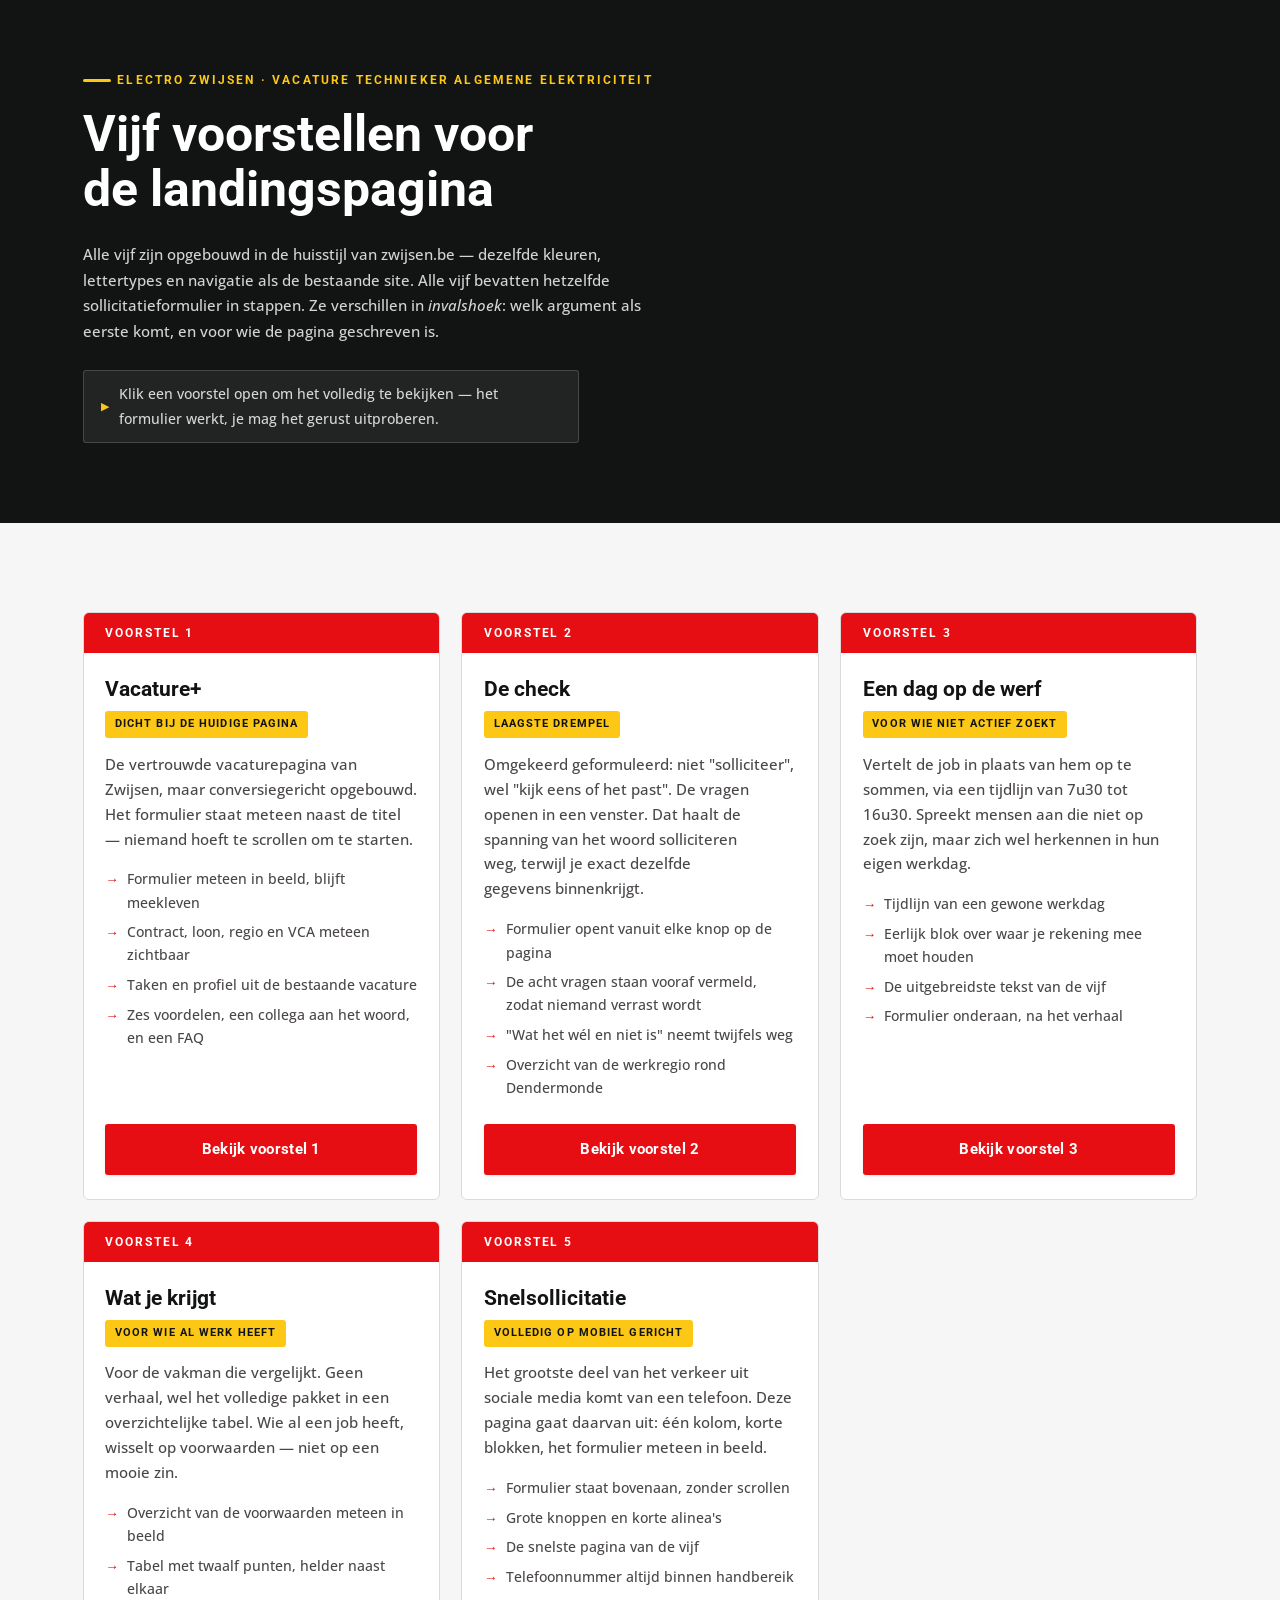
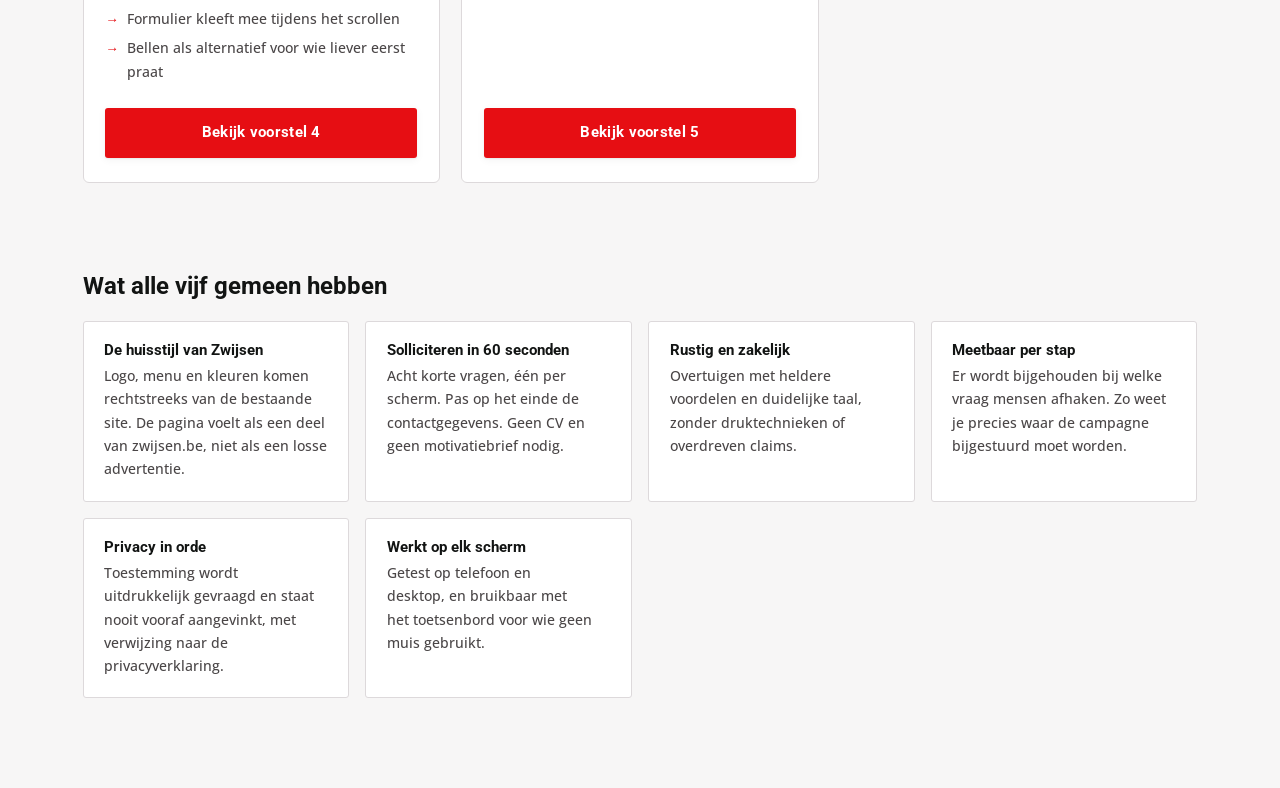
==== index.html @ 97d371a3 "Vijf voorstellen landingspagina vacature Electro Zwijsen Vijf conversiegerichte landingspagina's in " ====
<!doctype html>
<html lang="nl">
<head>
<meta charset="utf-8">
<meta name="viewport" content="width=device-width, initial-scale=1">
<title>Electro Zwijsen — voorstellen landingspagina vacature technieker</title>
<meta name="robots" content="noindex, nofollow">
<link rel="preconnect" href="https://fonts.googleapis.com">
<link rel="preconnect" href="https://fonts.gstatic.com" crossorigin>
<link href="https://fonts.googleapis.com/css2?family=Open+Sans:wght@400;500;600;700&family=Roboto:wght@400;500;700;900&display=swap" rel="stylesheet">
<link rel="stylesheet" href="assets/zwijsen.css">
<link rel="icon" href="https://zwijsen.be/wp-content/uploads/2022/05/cropped-PNG-LOGOTIPO-ELECTRO-ZWIJSEN-19-32x32.png">
<style>
  body { background: var(--zw-grey-50); }

  .top { background: var(--zw-ink); color: var(--zw-grey); padding: clamp(2.5rem,6vw,4rem) 0; }
  .top h1 { color: var(--zw-white); max-width: 20ch; }
  .top p { max-width: 62ch; color: rgba(255,255,255,.82); }
  .top .zw-eyebrow { color: var(--zw-yellow); }
  .top__hint {
    display: inline-flex; align-items: center; gap: .6rem;
    margin-top: .5rem; padding: .7rem 1.1rem;
    background: rgba(255,255,255,.07);
    border: 1px solid rgba(255,255,255,.16);
    border-radius: var(--zw-radius);
    font-size: 14px; color: rgba(255,255,255,.9);
  }
  .top__hint::before { content: "▶"; color: var(--zw-yellow); font-size: 11px; }

  .grid { display: grid; gap: 1.35rem; grid-template-columns: repeat(auto-fit, minmax(320px, 1fr)); }
  .item {
    background: var(--zw-white); border: 1px solid var(--zw-line);
    border-radius: var(--zw-radius-card); overflow: hidden;
    display: flex; flex-direction: column;
    transition: transform .2s var(--zw-ease), box-shadow .2s var(--zw-ease);
  }
  .item:hover { transform: translateY(-4px); box-shadow: var(--zw-shadow-md); }
  .item__num {
    font-family: var(--zw-font-head); font-size: 12px; font-weight: 700;
    letter-spacing: .16em; text-transform: uppercase;
    background: var(--zw-red); color: var(--zw-white);
    padding: .6rem 1.35rem;
  }
  .item__body { padding: 1.5rem 1.35rem; flex: 1; }
  .item__body h2 { font-size: 1.3rem; font-weight: 700; margin-bottom: .5rem; }
  .item__body .who {
    display: inline-block; font-family: var(--zw-font-head);
    font-size: 11px; font-weight: 700; letter-spacing: .1em; text-transform: uppercase;
    background: var(--zw-yellow); color: var(--zw-ink);
    border-radius: 3px; padding: .25rem .6rem; margin-bottom: .9rem;
  }
  .item__body p { font-size: 14.5px; color: var(--zw-grey-700); margin-bottom: 1rem; }
  .item__body ul { list-style: none; margin: 0; padding: 0; display: grid; gap: .4rem; font-size: 13.5px; }
  .item__body li { padding-left: 1.35rem; position: relative; color: var(--zw-grey-700); }
  .item__body li::before { content: "→"; position: absolute; left: 0; color: var(--zw-red); font-weight: 700; }
  .item__foot { padding: 0 1.35rem 1.5rem; }

  .shared { display: grid; gap: 1rem; grid-template-columns: repeat(auto-fit, minmax(240px,1fr)); }
  .shared div { background: var(--zw-white); border: 1px solid var(--zw-line); border-radius: var(--zw-radius); padding: 1.2rem 1.3rem; }
  .shared h3 { font-size: .95rem; font-weight: 700; margin-bottom: .35rem; }
  .shared p { font-size: 13.5px; color: var(--zw-grey-700); margin: 0; }
</style>
</head>
<body>

<section class="top">
  <div class="zw-container">
    <span class="zw-eyebrow">Electro Zwijsen · vacature technieker algemene elektriciteit</span>
    <h1>Vijf voorstellen voor de landingspagina</h1>
    <p>
      Alle vijf zijn opgebouwd in de huisstijl van zwijsen.be — dezelfde kleuren,
      lettertypes en navigatie als de bestaande site. Alle vijf bevatten hetzelfde
      sollicitatieformulier in stappen. Ze verschillen in <em>invalshoek</em>: welk
      argument als eerste komt, en voor wie de pagina geschreven is.
    </p>
    <p class="top__hint">
      Klik een voorstel open om het volledig te bekijken — het formulier werkt, je mag het gerust uitproberen.
    </p>
  </div>
</section>

<section class="zw-section">
  <div class="zw-container">
    <div class="grid">

      <article class="item">
        <div class="item__num">Voorstel 1</div>
        <div class="item__body">
          <h2>Vacature+</h2>
          <span class="who">Dicht bij de huidige pagina</span>
          <p>De vertrouwde vacaturepagina van Zwijsen, maar conversiegericht opgebouwd.
             Het formulier staat meteen naast de titel — niemand hoeft te scrollen om te starten.</p>
          <ul>
            <li>Formulier meteen in beeld, blijft meekleven</li>
            <li>Contract, loon, regio en VCA meteen zichtbaar</li>
            <li>Taken en profiel uit de bestaande vacature</li>
            <li>Zes voordelen, een collega aan het woord, en een FAQ</li>
          </ul>
        </div>
        <div class="item__foot"><a class="zw-btn zw-btn--block" href="1-vacature-plus.html">Bekijk voorstel 1</a></div>
      </article>

      <article class="item">
        <div class="item__num">Voorstel 2</div>
        <div class="item__body">
          <h2>De check</h2>
          <span class="who">Laagste drempel</span>
          <p>Omgekeerd geformuleerd: niet "solliciteer", wel "kijk eens of het past".
             De vragen openen in een venster. Dat haalt de spanning van het woord
             solliciteren weg, terwijl je exact dezelfde gegevens binnenkrijgt.</p>
          <ul>
            <li>Formulier opent vanuit elke knop op de pagina</li>
            <li>De acht vragen staan vooraf vermeld, zodat niemand verrast wordt</li>
            <li>"Wat het wél en niet is" neemt twijfels weg</li>
            <li>Overzicht van de werkregio rond Dendermonde</li>
          </ul>
        </div>
        <div class="item__foot"><a class="zw-btn zw-btn--block" href="2-kwalificatietest.html">Bekijk voorstel 2</a></div>
      </article>

      <article class="item">
        <div class="item__num">Voorstel 3</div>
        <div class="item__body">
          <h2>Een dag op de werf</h2>
          <span class="who">Voor wie niet actief zoekt</span>
          <p>Vertelt de job in plaats van hem op te sommen, via een tijdlijn van
             7u30 tot 16u30. Spreekt mensen aan die niet op zoek zijn, maar zich
             wel herkennen in hun eigen werkdag.</p>
          <ul>
            <li>Tijdlijn van een gewone werkdag</li>
            <li>Eerlijk blok over waar je rekening mee moet houden</li>
            <li>De uitgebreidste tekst van de vijf</li>
            <li>Formulier onderaan, na het verhaal</li>
          </ul>
        </div>
        <div class="item__foot"><a class="zw-btn zw-btn--block" href="3-dag-op-de-werf.html">Bekijk voorstel 3</a></div>
      </article>

      <article class="item">
        <div class="item__num">Voorstel 4</div>
        <div class="item__body">
          <h2>Wat je krijgt</h2>
          <span class="who">Voor wie al werk heeft</span>
          <p>Voor de vakman die vergelijkt. Geen verhaal, wel het volledige pakket
             in een overzichtelijke tabel. Wie al een job heeft, wisselt op
             voorwaarden — niet op een mooie zin.</p>
          <ul>
            <li>Overzicht van de voorwaarden meteen in beeld</li>
            <li>Tabel met twaalf punten, helder naast elkaar</li>
            <li>Formulier kleeft mee tijdens het scrollen</li>
            <li>Bellen als alternatief voor wie liever eerst praat</li>
          </ul>
        </div>
        <div class="item__foot"><a class="zw-btn zw-btn--block" href="4-wat-je-krijgt.html">Bekijk voorstel 4</a></div>
      </article>

      <article class="item">
        <div class="item__num">Voorstel 5</div>
        <div class="item__body">
          <h2>Snelsollicitatie</h2>
          <span class="who">Volledig op mobiel gericht</span>
          <p>Het grootste deel van het verkeer uit sociale media komt van een
             telefoon. Deze pagina gaat daarvan uit: één kolom, korte blokken,
             het formulier meteen in beeld.</p>
          <ul>
            <li>Formulier staat bovenaan, zonder scrollen</li>
            <li>Grote knoppen en korte alinea's</li>
            <li>De snelste pagina van de vijf</li>
            <li>Telefoonnummer altijd binnen handbereik</li>
          </ul>
        </div>
        <div class="item__foot"><a class="zw-btn zw-btn--block" href="5-snelsollicitatie-mobiel.html">Bekijk voorstel 5</a></div>
      </article>

    </div>
  </div>
</section>

<section class="zw-section" style="padding-top:0;">
  <div class="zw-container">
    <h2 style="font-size:1.5rem;margin-bottom:1.25rem;">Wat alle vijf gemeen hebben</h2>
    <div class="shared">
      <div>
        <h3>De huisstijl van Zwijsen</h3>
        <p>Logo, menu en kleuren komen rechtstreeks van de bestaande site. De pagina voelt als een deel van zwijsen.be, niet als een losse advertentie.</p>
      </div>
      <div>
        <h3>Solliciteren in 60 seconden</h3>
        <p>Acht korte vragen, één per scherm. Pas op het einde de contactgegevens. Geen CV en geen motivatiebrief nodig.</p>
      </div>
      <div>
        <h3>Rustig en zakelijk</h3>
        <p>Overtuigen met heldere voordelen en duidelijke taal, zonder druktechnieken of overdreven claims.</p>
      </div>
      <div>
        <h3>Meetbaar per stap</h3>
        <p>Er wordt bijgehouden bij welke vraag mensen afhaken. Zo weet je precies waar de campagne bijgestuurd moet worden.</p>
      </div>
      <div>
        <h3>Privacy in orde</h3>
        <p>Toestemming wordt uitdrukkelijk gevraagd en staat nooit vooraf aangevinkt, met verwijzing naar de privacyverklaring.</p>
      </div>
      <div>
        <h3>Werkt op elk scherm</h3>
        <p>Getest op telefoon en desktop, en bruikbaar met het toetsenbord voor wie geen muis gebruikt.</p>
      </div>
    </div>
  </div>
</section>

</body>
</html>
---- assets/zwijsen.css ----
/* ==========================================================================
   Electro Zwijsen — landingspagina design tokens
   Afgeleid van de live site (Elementor global kit, post-6.css) op 2026-08-11.
   Bron: https://zwijsen.be/wp-content/uploads/elementor/css/post-6.css
   ========================================================================== */

:root {
  /* --- Merkkleuren, exact uit de Elementor kit --- */
  --zw-ink:        #121413;   /* --e-global-color-primary / secondary / text */
  --zw-red:        #E60E13;   /* --e-global-color-accent  */
  --zw-red-dark:   #B60A0E;
  --zw-red-tint:   #FDECEC;
  --zw-yellow:     #FCC715;   /* --e-global-color-78f9a77 */
  --zw-yellow-dk:  #E0AC00;
  --zw-white:      #FFFFFF;   /* --e-global-color-2c5975e */
  --zw-grey:       #E8E6E7;   /* --e-global-color-9b6502c */

  /* --- Afgeleide neutralen --- */
  --zw-grey-50:    #F7F6F6;
  --zw-grey-100:   #EFEDEE;
  --zw-grey-300:   #CFCCCE;
  --zw-grey-500:   #8C8788;
  --zw-grey-700:   #4A4647;
  --zw-line:       #DDD9DB;

  /* --- Typografie, exact uit de kit --- */
  --zw-font-head: "Roboto", "Helvetica Neue", Arial, sans-serif;
  --zw-font-body: "Open Sans", "Helvetica Neue", Arial, sans-serif;
  --zw-body-size: 15px;
  --zw-body-weight: 500;

  /* h1 50px / h2 40px / h3 35px / h4 30px op desktop — vloeiend geschaald */
  --zw-h1: clamp(2.05rem, 1.35rem + 2.6vw, 3.125rem);
  --zw-h2: clamp(1.7rem, 1.2rem + 1.9vw, 2.5rem);
  --zw-h3: clamp(1.4rem, 1.1rem + 1.3vw, 2.1875rem);
  --zw-h4: clamp(1.2rem, 1.02rem + 0.8vw, 1.875rem);

  /* --- Vorm --- */
  --zw-radius: 3px;           /* Elementor button radius = 3px 3px 3px 3px */
  --zw-radius-card: 6px;
  --zw-shadow-sm: 0 1px 2px rgba(18, 20, 19, .06), 0 2px 8px rgba(18, 20, 19, .05);
  --zw-shadow-md: 0 4px 12px rgba(18, 20, 19, .08), 0 12px 32px rgba(18, 20, 19, .07);
  --zw-shadow-lg: 0 10px 24px rgba(18, 20, 19, .10), 0 28px 60px rgba(18, 20, 19, .12);

  --zw-container: 1180px;
  --zw-gutter: clamp(1rem, 0.6rem + 1.8vw, 2.25rem);

  --zw-ease: cubic-bezier(.22, .61, .36, 1);
}

/* ==========================================================================
   Reset
   ========================================================================== */

*, *::before, *::after { box-sizing: border-box; }

html { -webkit-text-size-adjust: 100%; scroll-behavior: smooth; }

@media (prefers-reduced-motion: reduce) {
  html { scroll-behavior: auto; }
  *, *::before, *::after {
    animation-duration: .01ms !important;
    animation-iteration-count: 1 !important;
    transition-duration: .01ms !important;
  }
}

body {
  margin: 0;
  font-family: var(--zw-font-body);
  font-size: var(--zw-body-size);
  font-weight: var(--zw-body-weight);
  line-height: 1.72;
  color: var(--zw-ink);
  background: var(--zw-white);
  -webkit-font-smoothing: antialiased;
  text-rendering: optimizeLegibility;
}

img, svg, video { max-width: 100%; height: auto; display: block; }

h1, h2, h3, h4, h5 {
  font-family: var(--zw-font-head);
  color: var(--zw-ink);
  margin: 0 0 .5em;
  letter-spacing: 0;
  text-wrap: balance;
}
h1 { font-size: var(--zw-h1); font-weight: 700; line-height: 1.1; }
h2 { font-size: var(--zw-h2); font-weight: 700; line-height: 1.16; }
h3 { font-size: var(--zw-h3); font-weight: 500; line-height: 1.24; }
h4 { font-size: var(--zw-h4); font-weight: 500; line-height: 1.3; }

p { margin: 0 0 1.15em; text-wrap: pretty; }
a { color: var(--zw-red); text-decoration-thickness: 1px; text-underline-offset: 2px; }

:focus-visible {
  outline: 3px solid var(--zw-red);
  outline-offset: 2px;
  border-radius: 2px;
}

.zw-container {
  width: 100%;
  max-width: var(--zw-container);
  margin-inline: auto;
  padding-inline: var(--zw-gutter);
}

.zw-visually-hidden {
  position: absolute !important;
  width: 1px; height: 1px;
  margin: -1px; padding: 0;
  overflow: hidden;
  clip: rect(0 0 0 0);
  white-space: nowrap;
  border: 0;
}

/* ==========================================================================
   Knoppen
   ========================================================================== */

.zw-btn {
  --_bg: var(--zw-red);
  --_fg: var(--zw-white);
  display: inline-flex;
  align-items: center;
  justify-content: center;
  gap: .6em;
  font-family: var(--zw-font-head);
  font-size: 15px;
  font-weight: 700;
  line-height: 1;
  letter-spacing: .02em;
  padding: 1.05em 1.9em;
  border: 2px solid transparent;
  border-radius: var(--zw-radius);
  background: var(--_bg);
  color: var(--_fg);
  text-decoration: none;
  cursor: pointer;
  transition: transform .18s var(--zw-ease), background-color .18s var(--zw-ease),
              box-shadow .18s var(--zw-ease), color .18s var(--zw-ease);
  box-shadow: var(--zw-shadow-sm);
  text-align: center;
}
.zw-btn:hover { --_bg: var(--zw-red-dark); transform: translateY(-2px); box-shadow: var(--zw-shadow-md); }
.zw-btn:active { transform: translateY(0); }
.zw-btn[disabled] { opacity: .5; cursor: not-allowed; transform: none; }

.zw-btn--yellow { --_bg: var(--zw-yellow); --_fg: var(--zw-ink); }
.zw-btn--yellow:hover { --_bg: var(--zw-yellow-dk); }

.zw-btn--ghost {
  --_bg: transparent; --_fg: var(--zw-ink);
  border-color: var(--zw-ink); box-shadow: none;
}
.zw-btn--ghost:hover { --_bg: var(--zw-ink); --_fg: var(--zw-white); }

.zw-btn--light { --_bg: var(--zw-white); --_fg: var(--zw-ink); }
.zw-btn--light:hover { --_bg: var(--zw-grey-100); }

.zw-btn--block { width: 100%; }
.zw-btn--lg { font-size: 17px; padding: 1.2em 2.3em; }

/* ==========================================================================
   Sitehoofding — 1-op-1 nagebouwd naar zwijsen.be
   --------------------------------------------------------------------------
   Opgemeten op de live site (1440px breed) op 2026-08-11:
     container   max-width 1340px, 50px marge links/rechts
     hoogte      90px, witte achtergrond, geen onderrand
     logo        163 x 70 px
     menulinks   Open Sans 15px/600, #121413, padding 13px 25px
     knop        Roboto 18px/500, #121413 op #FCC715, radius 3px, padding 15px 25px
   ========================================================================== */

.zw-header {
  position: sticky; top: 0; z-index: 100;
  background: var(--zw-white);
  transition: box-shadow .2s var(--zw-ease);
}
.zw-header.is-stuck { box-shadow: 0 2px 14px rgba(18, 20, 19, .1); }

.zw-header__inner {
  width: 100%;
  max-width: 1340px;
  margin-inline: auto;
  padding-inline: 20px;
  display: flex; align-items: center;
  min-height: 90px;
}
@media (min-width: 1100px) { .zw-header__inner { padding-inline: 0; } }

.zw-header__logo { display: block; flex-shrink: 0; margin-right: 18px; }
.zw-header__logo img { width: 163px; height: 70px; object-fit: contain; }

/* margin/padding expliciet op nul: een <ul> krijgt anders 40px inspringing,
   waardoor het hele menu 40px te ver naar rechts staat. */
.zw-header__nav {
  display: flex; align-items: center;
  margin: 0; padding: 0; list-style: none;
}

.zw-header__nav > li { position: relative; list-style: none; }

.zw-header__link {
  display: flex; align-items: center; gap: 15px;
  font-family: var(--zw-font-body);
  font-size: 15px; font-weight: 600;
  line-height: 20px;
  color: var(--zw-ink);
  text-decoration: none;
  padding: 13px 25px;
  white-space: nowrap;
  background: none; border: 0; cursor: pointer;
  transition: color .16s var(--zw-ease);
}
.zw-header__link:hover, .zw-header__link[aria-expanded="true"] { color: var(--zw-red); }

/* Pijltje bij Diensten en Werken bij */
.zw-header__caret { width: 9px; height: 6px; flex-shrink: 0; transition: transform .18s var(--zw-ease); }
.zw-header__link[aria-expanded="true"] .zw-header__caret { transform: rotate(180deg); }

/* Uitklapmenu */
.zw-header__sub {
  position: absolute; top: 100%; left: 12px; z-index: 10;
  min-width: 268px; margin: 0; padding: 8px 0;
  list-style: none;
  background: var(--zw-white);
  border-top: 3px solid var(--zw-red);
  box-shadow: 0 10px 28px rgba(18, 20, 19, .14);
  opacity: 0; visibility: hidden; transform: translateY(6px);
  transition: opacity .18s var(--zw-ease), transform .18s var(--zw-ease), visibility .18s;
}
.zw-header__nav > li:hover .zw-header__sub,
.zw-header__nav > li:focus-within .zw-header__sub {
  opacity: 1; visibility: visible; transform: none;
}
.zw-header__sub a {
  display: block; padding: 9px 22px;
  font-family: var(--zw-font-body);
  font-size: 14.5px; font-weight: 500;
  color: var(--zw-ink); text-decoration: none;
  transition: background-color .14s var(--zw-ease), color .14s var(--zw-ease);
}
.zw-header__sub a:hover { background: var(--zw-grey-50); color: var(--zw-red); }

/* De gele hoofdknop, uiterst rechts */
.zw-header__cta {
  margin-left: auto; flex-shrink: 0;
  display: inline-flex; align-items: center; justify-content: center;
  font-family: var(--zw-font-head);
  font-size: 18px; font-weight: 500; line-height: 18px;
  color: var(--zw-ink);
  background: var(--zw-yellow);
  border: 0; border-radius: 3px;
  padding: 15px 25px;
  text-decoration: none; white-space: nowrap; cursor: pointer;
  transition: background-color .18s var(--zw-ease), transform .18s var(--zw-ease);
}
.zw-header__cta:hover { background: var(--zw-yellow-dk); transform: translateY(-1px); }

/* Hamburger */
.zw-header__burger {
  display: none;
  margin-left: auto;
  width: 46px; height: 46px;
  align-items: center; justify-content: center;
  background: none; border: 1px solid var(--zw-line); border-radius: 3px;
  cursor: pointer;
}
.zw-header__burger svg { width: 22px; height: 22px; }

@media (max-width: 1099px) {
  .zw-header__inner { min-height: 76px; }
  .zw-header__logo img { width: 132px; height: 56px; }
  .zw-header__nav { display: none; }
  .zw-header__cta { display: none; }
  .zw-header__burger { display: inline-flex; }

  /* Uitgeklapt mobiel menu */
  .zw-header.is-open .zw-header__nav {
    display: flex; flex-direction: column; align-items: stretch;
    position: absolute; top: 100%; left: 0; right: 0;
    background: var(--zw-white);
    border-top: 1px solid var(--zw-line);
    box-shadow: 0 12px 24px rgba(18, 20, 19, .12);
    padding: 8px 0 16px;
    max-height: calc(100vh - 76px); overflow-y: auto;
  }
  .zw-header.is-open .zw-header__cta {
    display: inline-flex; margin: 10px 20px 0; justify-content: center;
  }
  .zw-header__link { padding: 14px 20px; }
  .zw-header__sub {
    position: static; opacity: 1; visibility: visible; transform: none;
    box-shadow: none; border-top: 0; border-left: 3px solid var(--zw-yellow);
    margin: 0 0 4px 20px; padding: 0; min-width: 0;
    display: none;
  }
  .zw-header__nav > li.is-open .zw-header__sub { display: block; }
  .zw-header__sub a { padding: 9px 20px; font-size: 14px; }
}

/* ==========================================================================
   Voettekst (zoals zwijsen.be)
   ========================================================================== */

.zw-footer {
  background: var(--zw-ink);
  color: var(--zw-grey);
  padding: clamp(3rem, 6vw, 4.5rem) 0 2rem;
  font-size: 14px;
}
.zw-footer h4 {
  color: var(--zw-white);
  font-size: 15px; font-weight: 700;
  letter-spacing: .12em; text-transform: uppercase;
  margin-bottom: 1.1rem;
}
.zw-footer a { color: var(--zw-grey); text-decoration: none; }
.zw-footer a:hover { color: var(--zw-yellow); text-decoration: underline; }
.zw-footer__grid {
  display: grid; gap: 2.5rem;
  grid-template-columns: repeat(auto-fit, minmax(200px, 1fr));
}
.zw-footer__grid ul { list-style: none; margin: 0; padding: 0; }
.zw-footer__grid li { margin-bottom: .5rem; }
.zw-footer__bottom {
  margin-top: 3rem; padding-top: 1.5rem;
  border-top: 1px solid rgba(255, 255, 255, .14);
  display: flex; flex-wrap: wrap; gap: 1rem; justify-content: space-between;
  color: var(--zw-grey-500); font-size: 13px;
}

/* ==========================================================================
   Herbruikbare stukken
   ========================================================================== */

.zw-eyebrow {
  display: inline-flex; align-items: center; gap: .55em;
  font-family: var(--zw-font-head);
  font-size: 12px; font-weight: 700;
  letter-spacing: .18em; text-transform: uppercase;
  color: var(--zw-red);
  margin-bottom: 1rem;
}
.zw-eyebrow::before {
  content: ""; width: 28px; height: 3px;
  background: var(--zw-yellow); border-radius: 2px;
}

.zw-section { padding: clamp(3.25rem, 7vw, 6rem) 0; }
.zw-section--grey { background: var(--zw-grey-50); }
.zw-section--ink { background: var(--zw-ink); color: var(--zw-grey); }
.zw-section--ink h2, .zw-section--ink h3 { color: var(--zw-white); }

.zw-lead { font-size: clamp(1rem, .95rem + .3vw, 1.175rem); line-height: 1.7; color: var(--zw-grey-700); }

/* Opsommingslijst met vinkje */
.zw-checks { list-style: none; margin: 0; padding: 0; display: grid; gap: .85rem; }
.zw-checks li { position: relative; padding-left: 2.15rem; }
.zw-checks li::before {
  content: ""; position: absolute; left: 0; top: .45em;
  width: 1.35rem; height: 1.35rem; border-radius: 50%;
  background: var(--zw-red) url("data:image/svg+xml,%3Csvg xmlns='http://www.w3.org/2000/svg' viewBox='0 0 24 24' fill='none' stroke='%23fff' stroke-width='3.5' stroke-linecap='round' stroke-linejoin='round'%3E%3Cpolyline points='20 6 9 17 4 12'/%3E%3C/svg%3E") center / .8rem no-repeat;
}

/* Kaart */
.zw-card {
  background: var(--zw-white);
  border: 1px solid var(--zw-line);
  border-radius: var(--zw-radius-card);
  padding: clamp(1.35rem, 2.5vw, 2rem);
  box-shadow: var(--zw-shadow-sm);
}

/* Onderbroken accentbalk boven een kaart */
.zw-card--accent { border-top: 4px solid var(--zw-red); }

/* Vertrouwensrij */
.zw-trust {
  display: flex; flex-wrap: wrap; gap: .5rem 1.5rem;
  list-style: none; margin: 0; padding: 0;
  font-size: 12px; font-weight: 700; letter-spacing: .12em;
  text-transform: uppercase; color: var(--zw-grey-500);
  font-family: var(--zw-font-head);
}
.zw-trust li { display: flex; align-items: center; gap: .45em; }
.zw-trust li::before { content: ""; width: 6px; height: 6px; border-radius: 50%; background: var(--zw-yellow); }

/* Kleefbare mobiele actiebalk */
.zw-mobilebar {
  position: fixed; inset: auto 0 0 0; z-index: 70;
  display: none;
  padding: .7rem var(--zw-gutter) calc(.7rem + env(safe-area-inset-bottom));
  background: rgba(255, 255, 255, .97);
  backdrop-filter: blur(8px);
  border-top: 1px solid var(--zw-line);
  box-shadow: 0 -4px 20px rgba(18, 20, 19, .1);
}
@media (max-width: 860px) { .zw-mobilebar { display: block; } body { padding-bottom: 5.5rem; } }

/* Instapanimatie */
@keyframes zw-rise { from { opacity: 0; transform: translateY(18px); } to { opacity: 1; transform: none; } }
.zw-rise { animation: zw-rise .7s var(--zw-ease) both; }
.zw-rise-1 { animation-delay: .06s; }
.zw-rise-2 { animation-delay: .14s; }
.zw-rise-3 { animation-delay: .22s; }
.zw-rise-4 { animation-delay: .3s; }
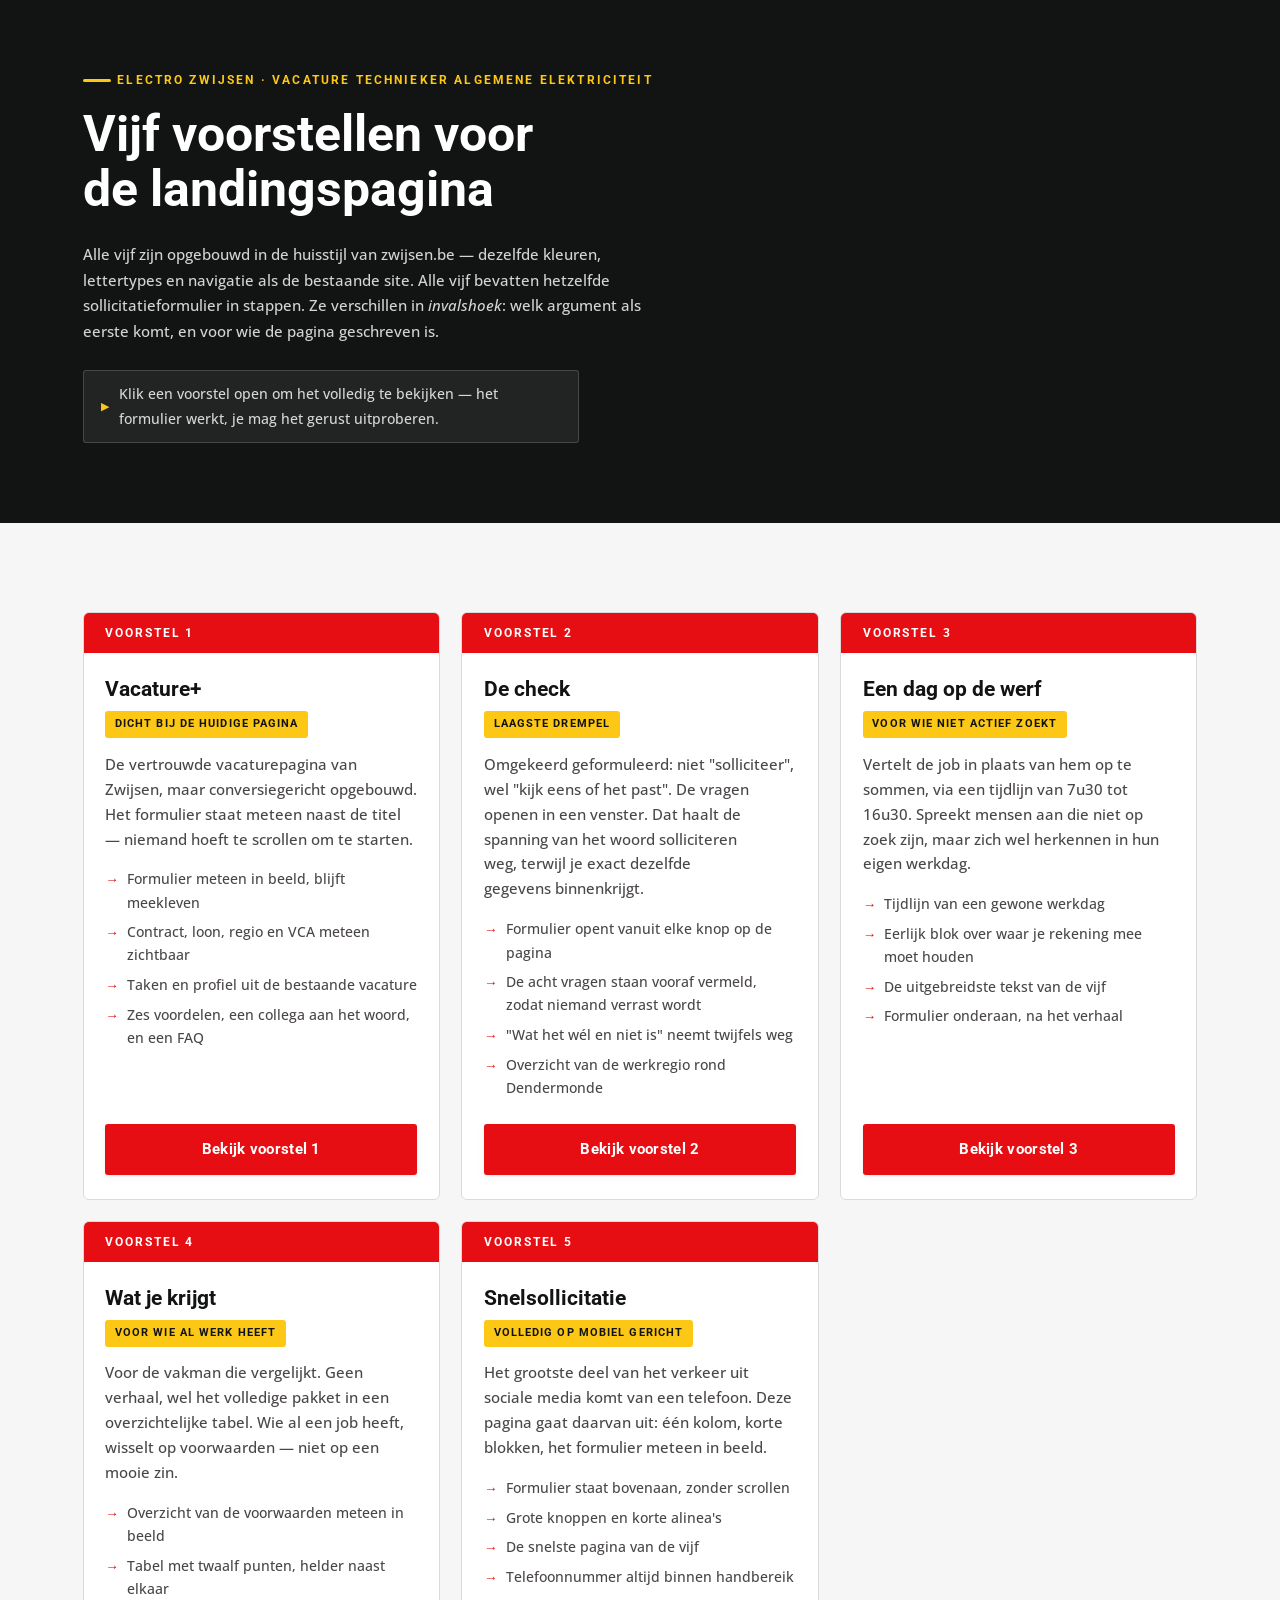
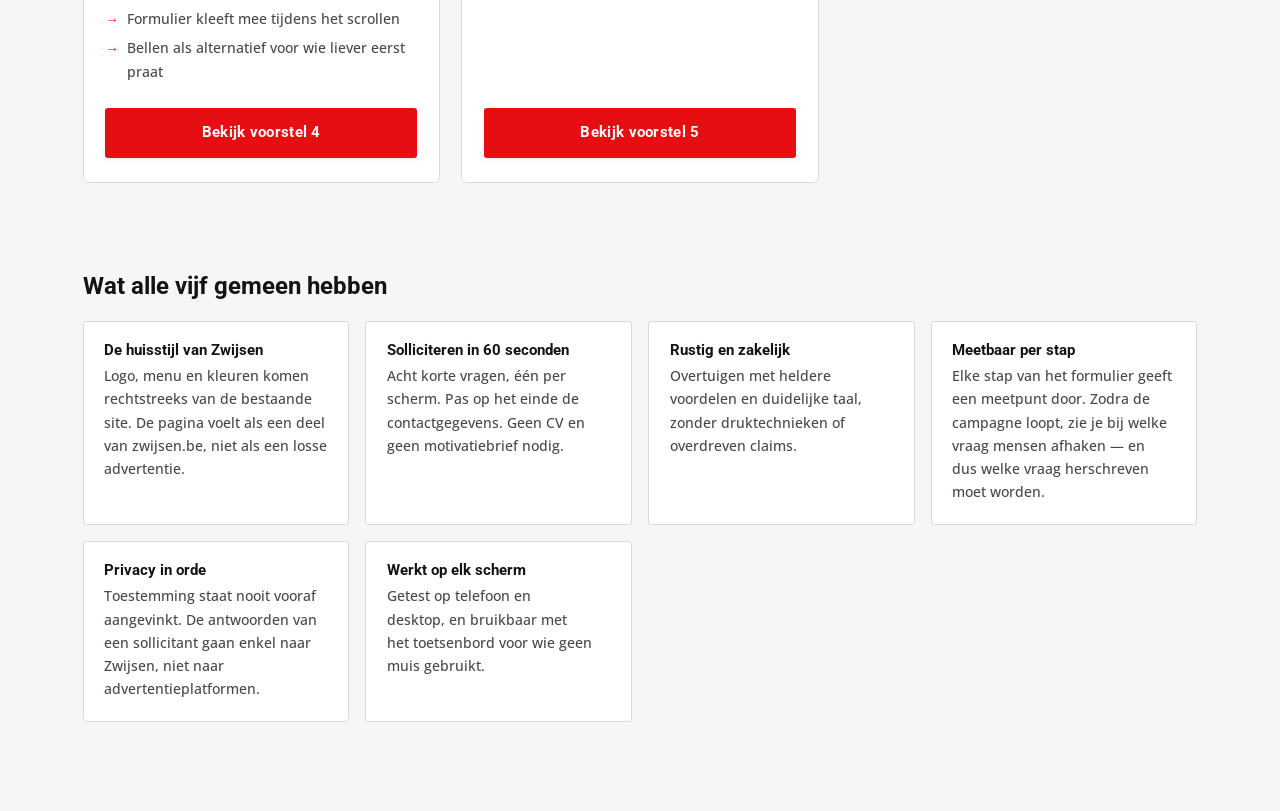
==== commit 4bf9e71a: "Stuur geen sollicitantantwoorden meer naar Meta De stap-events bevatten voortaan enkel stapnummer en" ====
--- a/index.html
+++ b/index.html
@@ -194,11 +194,11 @@
       </div>
       <div>
         <h3>Meetbaar per stap</h3>
-        <p>Er wordt bijgehouden bij welke vraag mensen afhaken. Zo weet je precies waar de campagne bijgestuurd moet worden.</p>
+        <p>Elke stap van het formulier geeft een meetpunt door. Zodra de campagne loopt, zie je bij welke vraag mensen afhaken — en dus welke vraag herschreven moet worden.</p>
       </div>
       <div>
         <h3>Privacy in orde</h3>
-        <p>Toestemming wordt uitdrukkelijk gevraagd en staat nooit vooraf aangevinkt, met verwijzing naar de privacyverklaring.</p>
+        <p>Toestemming staat nooit vooraf aangevinkt. De antwoorden van een sollicitant gaan enkel naar Zwijsen, niet naar advertentieplatformen.</p>
       </div>
       <div>
         <h3>Werkt op elk scherm</h3>
--- a/assets/zwijsen.css
+++ b/assets/zwijsen.css
@@ -304,34 +304,151 @@
 }
 
 /* ==========================================================================
-   Voettekst (zoals zwijsen.be)
+   Voettekst — 1-op-1 nagebouwd naar zwijsen.be
+   --------------------------------------------------------------------------
+   Opgemeten op de live site (1440px breed) op 2026-08-11:
+     donker deel  #121413, padding-top 72px
+     container    1120px, 160px marge links/rechts
+     kolommen     254 / 276 / 265 / 265 px, telkens 20px ertussen
+     koppen       Roboto 20px/700, wit, geen ondermarge
+     links        Roboto 15px/500, wit, regelhoogte 20px, padding 10px 0
+     knop         #E60E13, Roboto 15px/700, radius 3px, padding 12px 24px
+     onderbalk    WIT, 61px hoog, Open Sans 13px in #121413
    ========================================================================== */
 
-.zw-footer {
-  background: var(--zw-ink);
-  color: var(--zw-grey);
-  padding: clamp(3rem, 6vw, 4.5rem) 0 2rem;
-  font-size: 14px;
-}
+.zw-footer { background: var(--zw-ink); }
+
+.zw-footer__main { padding-top: 72px; padding-bottom: 48px; }
+
+.zw-footer__inner {
+  width: 100%; max-width: 1120px;
+  margin-inline: auto; padding-inline: 20px;
+}
+@media (min-width: 1200px) { .zw-footer__inner { padding-inline: 0; } }
+
+.zw-footer__grid {
+  display: grid;
+  grid-template-columns: 254fr 276fr 265fr 265fr;
+  gap: 20px;
+}
+
 .zw-footer h4 {
+  font-family: var(--zw-font-head);
+  font-size: 20px; font-weight: 700; line-height: 1.3;
   color: var(--zw-white);
-  font-size: 15px; font-weight: 700;
-  letter-spacing: .12em; text-transform: uppercase;
-  margin-bottom: 1.1rem;
-}
-.zw-footer a { color: var(--zw-grey); text-decoration: none; }
-.zw-footer a:hover { color: var(--zw-yellow); text-decoration: underline; }
-.zw-footer__grid {
-  display: grid; gap: 2.5rem;
-  grid-template-columns: repeat(auto-fit, minmax(200px, 1fr));
-}
-.zw-footer__grid ul { list-style: none; margin: 0; padding: 0; }
-.zw-footer__grid li { margin-bottom: .5rem; }
+  text-transform: uppercase;
+  letter-spacing: 0;
+  margin: 0 0 18px;
+}
+
+.zw-footer__list { list-style: none; margin: 0; padding: 0; }
+.zw-footer__list a,
+.zw-footer__list span {
+  display: block;
+  font-family: var(--zw-font-head);
+  font-size: 15px; font-weight: 500; line-height: 20px;
+  color: var(--zw-white); text-decoration: none;
+  padding: 10px 0;
+  transition: color .16s var(--zw-ease);
+}
+.zw-footer__list a:hover { color: var(--zw-yellow); }
+
+/* Adresblok — vetter dan de menulinks, zoals op de live site */
+.zw-footer__addr {
+  font-family: var(--zw-font-head);
+  font-size: 15px; font-weight: 700; line-height: 21px;
+  color: var(--zw-white);
+  margin: 0 0 22px;
+}
+.zw-footer__addr strong { display: block; font-weight: 700; }
+
+.zw-footer__contact { list-style: none; margin: 0; padding: 0; }
+.zw-footer__contact li { display: flex; align-items: center; gap: 10px; margin-bottom: 8px; }
+.zw-footer__contact svg { width: 15px; height: 15px; flex-shrink: 0; color: var(--zw-white); }
+.zw-footer__contact a {
+  font-family: var(--zw-font-head);
+  font-size: 15px; font-weight: 700; line-height: 20px;
+  color: var(--zw-white); text-decoration: none;
+}
+.zw-footer__contact a:hover { color: var(--zw-yellow); }
+
+/* Sociale iconen — 50x50 raakvlak met een glyph van 24px erin gecentreerd,
+   waardoor ze hart-op-hart 53px uit elkaar staan, net als op de live site. */
+.zw-footer__social {
+  display: flex; gap: 3px; padding: 0; list-style: none;
+  margin: -12px 0 4px 0;   /* compenseert enkel de verticale padding */
+}
+.zw-footer__social a {
+  display: grid; place-items: center;
+  width: 50px; height: 50px; color: var(--zw-white);
+  transition: color .16s var(--zw-ease), transform .16s var(--zw-ease);
+}
+.zw-footer__social svg { width: 24px; height: 24px; fill: currentColor; }
+.zw-footer__social a:hover { color: var(--zw-yellow); transform: translateY(-2px); }
+
+/* Juridische links, compacter dan het hoofdmenu */
+.zw-footer__legal { list-style: none; margin: 0 0 24px; padding: 0; }
+.zw-footer__legal a {
+  display: block;
+  font-family: var(--zw-font-head);
+  font-size: 15px; font-weight: 500; line-height: 24px;
+  color: var(--zw-white); text-decoration: none;
+}
+.zw-footer__legal a:hover { color: var(--zw-yellow); }
+
+.zw-footer__quote {
+  display: inline-flex; align-items: center; gap: 12px;
+  font-family: var(--zw-font-head);
+  font-size: 15px; font-weight: 700; line-height: 15px;
+  color: var(--zw-white); text-decoration: none;
+  background: var(--zw-red);
+  border-radius: 3px;
+  padding: 12px 24px;
+  transition: background-color .18s var(--zw-ease);
+}
+.zw-footer__quote:hover { background: var(--zw-red-dark); }
+
+/* Certificaatlogo's — gecentreerd onder kolom 1 en 2, zoals op de live site.
+   Die twee kolommen samen zijn 254 + 20 + 276 = 550px breed. */
+.zw-footer__badges {
+  display: flex; align-items: center; justify-content: center;
+  gap: 30px; width: 560px; max-width: 100%; margin-top: 24px;
+}
+.zw-footer__badges img { height: 117px; width: auto; }
+.zw-footer__badges img + img { height: 125px; }
+
+/* Witte onderbalk */
 .zw-footer__bottom {
-  margin-top: 3rem; padding-top: 1.5rem;
-  border-top: 1px solid rgba(255, 255, 255, .14);
-  display: flex; flex-wrap: wrap; gap: 1rem; justify-content: space-between;
-  color: var(--zw-grey-500); font-size: 13px;
+  background: var(--zw-white);
+  min-height: 61px;
+  display: flex; align-items: center;
+}
+.zw-footer__bottom .zw-footer__inner {
+  display: flex; flex-wrap: wrap; align-items: center;
+  justify-content: space-between; gap: 16px;
+  padding-block: 10px;
+}
+.zw-footer__copy {
+  margin: 0;
+  font-family: var(--zw-font-body);
+  font-size: 13px; font-weight: 400; line-height: 1.5;
+  color: var(--zw-ink);
+}
+.zw-footer__copy a { color: var(--zw-red); text-decoration: none; }
+.zw-footer__copy a:hover { text-decoration: underline; }
+.zw-footer__esf { height: 41px; width: auto; }
+
+@media (max-width: 900px) {
+  .zw-footer__main { padding-top: 48px; }
+  .zw-footer__grid { grid-template-columns: repeat(2, minmax(0, 1fr)); gap: 32px 20px; }
+  .zw-footer__badges { margin-top: 32px; gap: 20px; }
+  .zw-footer__badges img { height: 84px; }
+  .zw-footer__badges img + img { height: 90px; }
+}
+@media (max-width: 560px) {
+  .zw-footer__grid { grid-template-columns: 1fr; gap: 28px; }
+  .zw-footer__bottom .zw-footer__inner { flex-direction: column; align-items: flex-start; }
+  .zw-footer__esf { max-width: 100%; height: auto; }
 }
 
 /* ==========================================================================
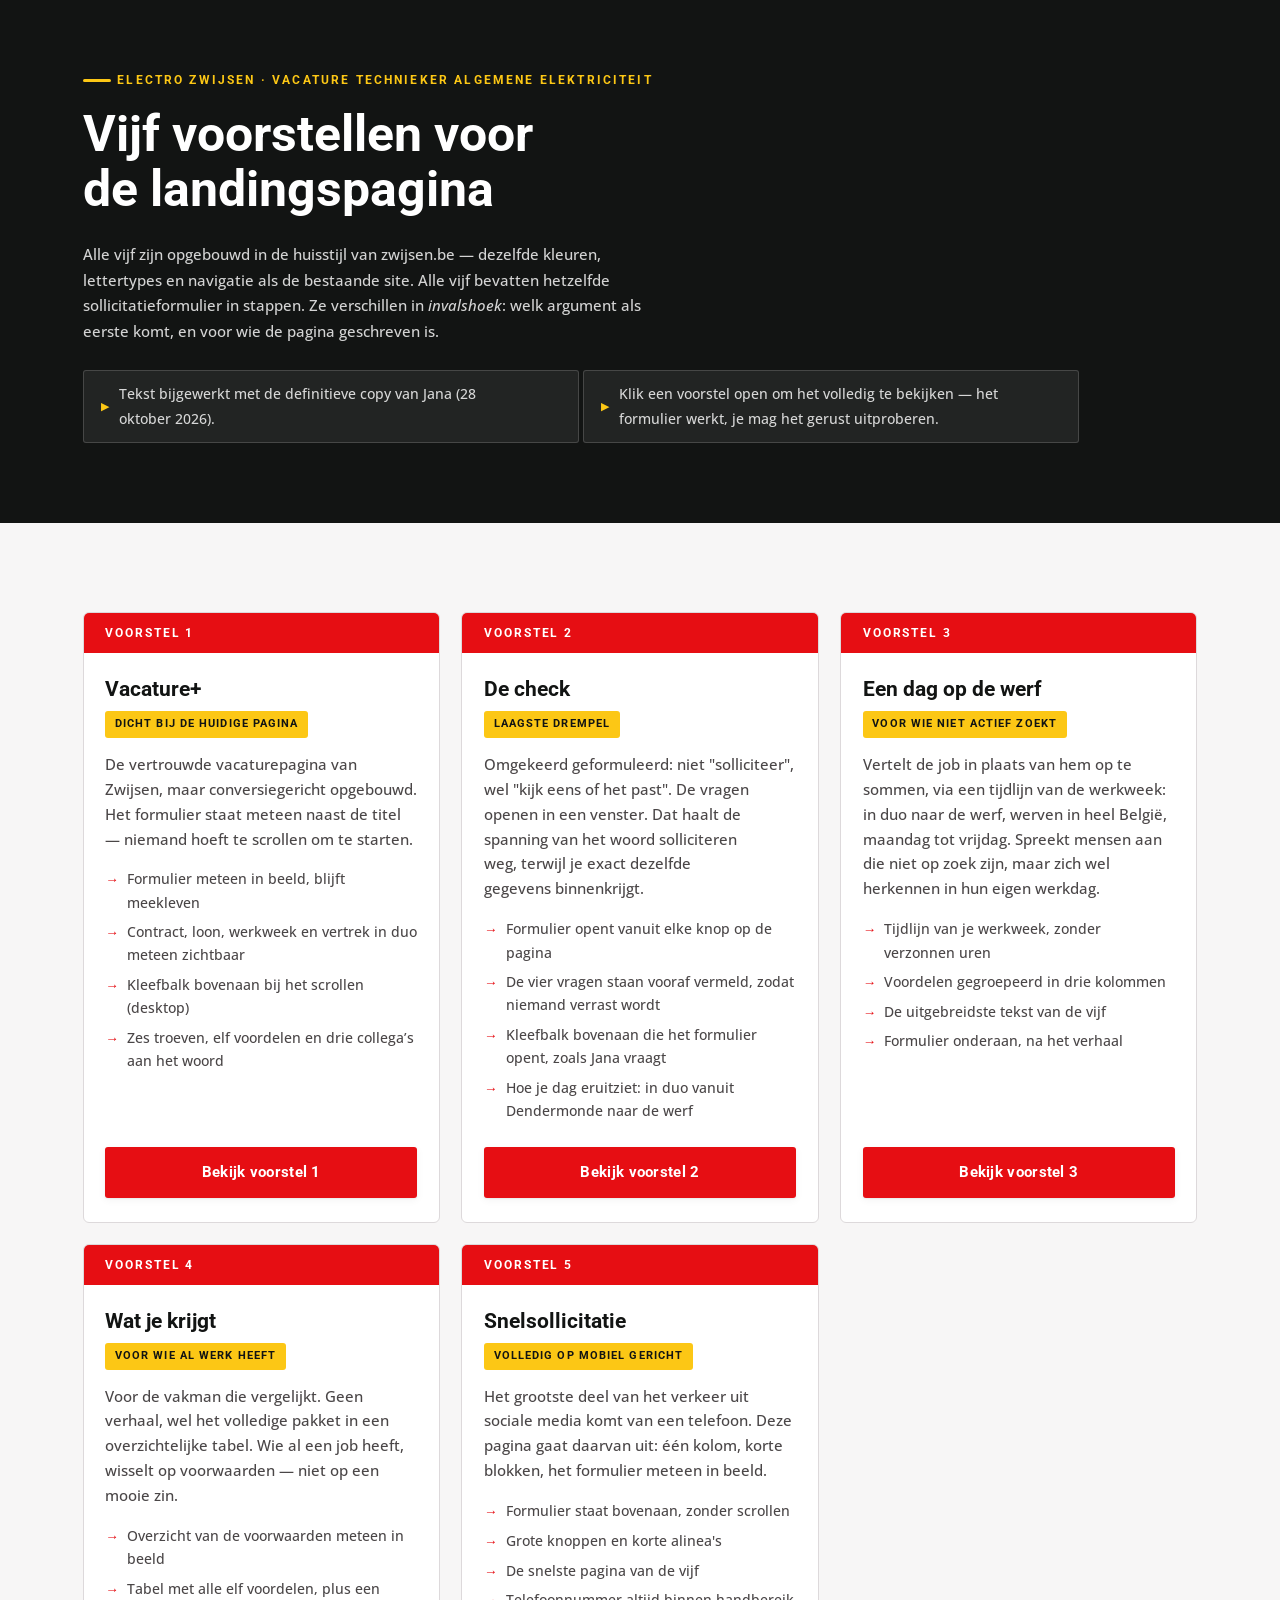
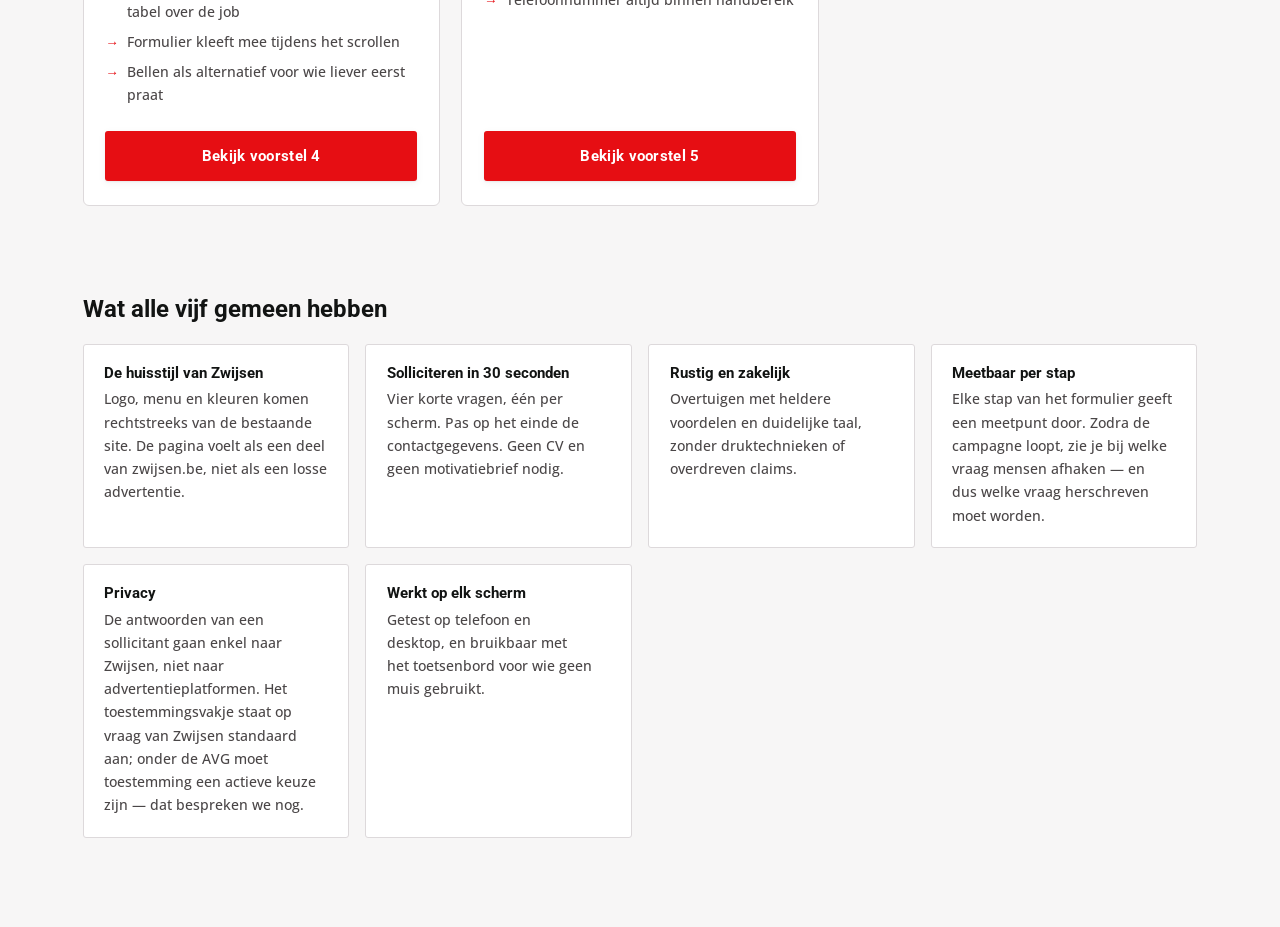
==== commit 5898b464: "Definitieve copy van Jana verwerkt in de vijf landingspagina's Elk voorstel behoudt zijn opbouw, de " ====
--- a/index.html
+++ b/index.html
@@ -74,6 +74,9 @@
       argument als eerste komt, en voor wie de pagina geschreven is.
     </p>
     <p class="top__hint">
+      Tekst bijgewerkt met de definitieve copy van Jana (28 oktober 2026).
+    </p>
+    <p class="top__hint">
       Klik een voorstel open om het volledig te bekijken — het formulier werkt, je mag het gerust uitproberen.
     </p>
   </div>
@@ -92,9 +95,9 @@
              Het formulier staat meteen naast de titel — niemand hoeft te scrollen om te starten.</p>
           <ul>
             <li>Formulier meteen in beeld, blijft meekleven</li>
-            <li>Contract, loon, regio en VCA meteen zichtbaar</li>
-            <li>Taken en profiel uit de bestaande vacature</li>
-            <li>Zes voordelen, een collega aan het woord, en een FAQ</li>
+            <li>Contract, loon, werkweek en vertrek in duo meteen zichtbaar</li>
+            <li>Kleefbalk bovenaan bij het scrollen (desktop)</li>
+            <li>Zes troeven, elf voordelen en drie collega’s aan het woord</li>
           </ul>
         </div>
         <div class="item__foot"><a class="zw-btn zw-btn--block" href="1-vacature-plus.html">Bekijk voorstel 1</a></div>
@@ -110,9 +113,9 @@
              solliciteren weg, terwijl je exact dezelfde gegevens binnenkrijgt.</p>
           <ul>
             <li>Formulier opent vanuit elke knop op de pagina</li>
-            <li>De acht vragen staan vooraf vermeld, zodat niemand verrast wordt</li>
-            <li>"Wat het wél en niet is" neemt twijfels weg</li>
-            <li>Overzicht van de werkregio rond Dendermonde</li>
+            <li>De vier vragen staan vooraf vermeld, zodat niemand verrast wordt</li>
+            <li>Kleefbalk bovenaan die het formulier opent, zoals Jana vraagt</li>
+            <li>Hoe je dag eruitziet: in duo vanuit Dendermonde naar de werf</li>
           </ul>
         </div>
         <div class="item__foot"><a class="zw-btn zw-btn--block" href="2-kwalificatietest.html">Bekijk voorstel 2</a></div>
@@ -124,11 +127,11 @@
           <h2>Een dag op de werf</h2>
           <span class="who">Voor wie niet actief zoekt</span>
           <p>Vertelt de job in plaats van hem op te sommen, via een tijdlijn van
-             7u30 tot 16u30. Spreekt mensen aan die niet op zoek zijn, maar zich
+             de werkweek: in duo naar de werf, werven in heel België, maandag tot vrijdag. Spreekt mensen aan die niet op zoek zijn, maar zich
              wel herkennen in hun eigen werkdag.</p>
           <ul>
-            <li>Tijdlijn van een gewone werkdag</li>
-            <li>Eerlijk blok over waar je rekening mee moet houden</li>
+            <li>Tijdlijn van je werkweek, zonder verzonnen uren</li>
+            <li>Voordelen gegroepeerd in drie kolommen</li>
             <li>De uitgebreidste tekst van de vijf</li>
             <li>Formulier onderaan, na het verhaal</li>
           </ul>
@@ -146,7 +149,7 @@
              voorwaarden — niet op een mooie zin.</p>
           <ul>
             <li>Overzicht van de voorwaarden meteen in beeld</li>
-            <li>Tabel met twaalf punten, helder naast elkaar</li>
+            <li>Tabel met alle elf voordelen, plus een tabel over de job</li>
             <li>Formulier kleeft mee tijdens het scrollen</li>
             <li>Bellen als alternatief voor wie liever eerst praat</li>
           </ul>
@@ -185,8 +188,8 @@
         <p>Logo, menu en kleuren komen rechtstreeks van de bestaande site. De pagina voelt als een deel van zwijsen.be, niet als een losse advertentie.</p>
       </div>
       <div>
-        <h3>Solliciteren in 60 seconden</h3>
-        <p>Acht korte vragen, één per scherm. Pas op het einde de contactgegevens. Geen CV en geen motivatiebrief nodig.</p>
+        <h3>Solliciteren in 30 seconden</h3>
+        <p>Vier korte vragen, één per scherm. Pas op het einde de contactgegevens. Geen CV en geen motivatiebrief nodig.</p>
       </div>
       <div>
         <h3>Rustig en zakelijk</h3>
@@ -197,8 +200,8 @@
         <p>Elke stap van het formulier geeft een meetpunt door. Zodra de campagne loopt, zie je bij welke vraag mensen afhaken — en dus welke vraag herschreven moet worden.</p>
       </div>
       <div>
-        <h3>Privacy in orde</h3>
-        <p>Toestemming staat nooit vooraf aangevinkt. De antwoorden van een sollicitant gaan enkel naar Zwijsen, niet naar advertentieplatformen.</p>
+        <h3>Privacy</h3>
+        <p>De antwoorden van een sollicitant gaan enkel naar Zwijsen, niet naar advertentieplatformen. Het toestemmingsvakje staat op vraag van Zwijsen standaard aan; onder de AVG moet toestemming een actieve keuze zijn — dat bespreken we nog.</p>
       </div>
       <div>
         <h3>Werkt op elk scherm</h3>
--- a/assets/zwijsen.css
+++ b/assets/zwijsen.css
@@ -526,3 +526,30 @@
 .zw-rise-2 { animation-delay: .14s; }
 .zw-rise-3 { animation-delay: .22s; }
 .zw-rise-4 { animation-delay: .3s; }
+
+/* ==========================================================================
+   Gedeelde blokken voor de copy van Jana (28 okt 2026)
+   ========================================================================== */
+
+/* Getuigenissen — "Waarom kies je voor Electro Zwijsen?" */
+.zw-quotes { display: grid; gap: 1.1rem; grid-template-columns: repeat(auto-fit, minmax(260px, 1fr)); }
+.zw-quote {
+  margin: 0; display: flex; flex-direction: column; justify-content: space-between; gap: 1.1rem;
+  background: var(--zw-white);
+  border: 1px solid var(--zw-line); border-top: 4px solid var(--zw-yellow);
+  border-radius: var(--zw-radius-card);
+  padding: clamp(1.35rem, 2.6vw, 1.8rem);
+}
+.zw-quote blockquote {
+  margin: 0; font-family: var(--zw-font-head);
+  font-size: 1.02rem; font-weight: 500; line-height: 1.55; color: var(--zw-ink);
+}
+.zw-quote figcaption { font-size: 13.5px; color: var(--zw-grey-500); }
+.zw-quote figcaption strong { display: block; color: var(--zw-ink); font-size: 15px; }
+
+/* Lijst in twee kolommen (voordelen) */
+.zw-checks--2col { grid-template-columns: repeat(auto-fit, minmax(260px, 1fr)); column-gap: 2.5rem; }
+
+/* "Wij zijn Electro Zwijsen" */
+.zw-about { max-width: 70ch; }
+.zw-about p { color: var(--zw-grey-700); }
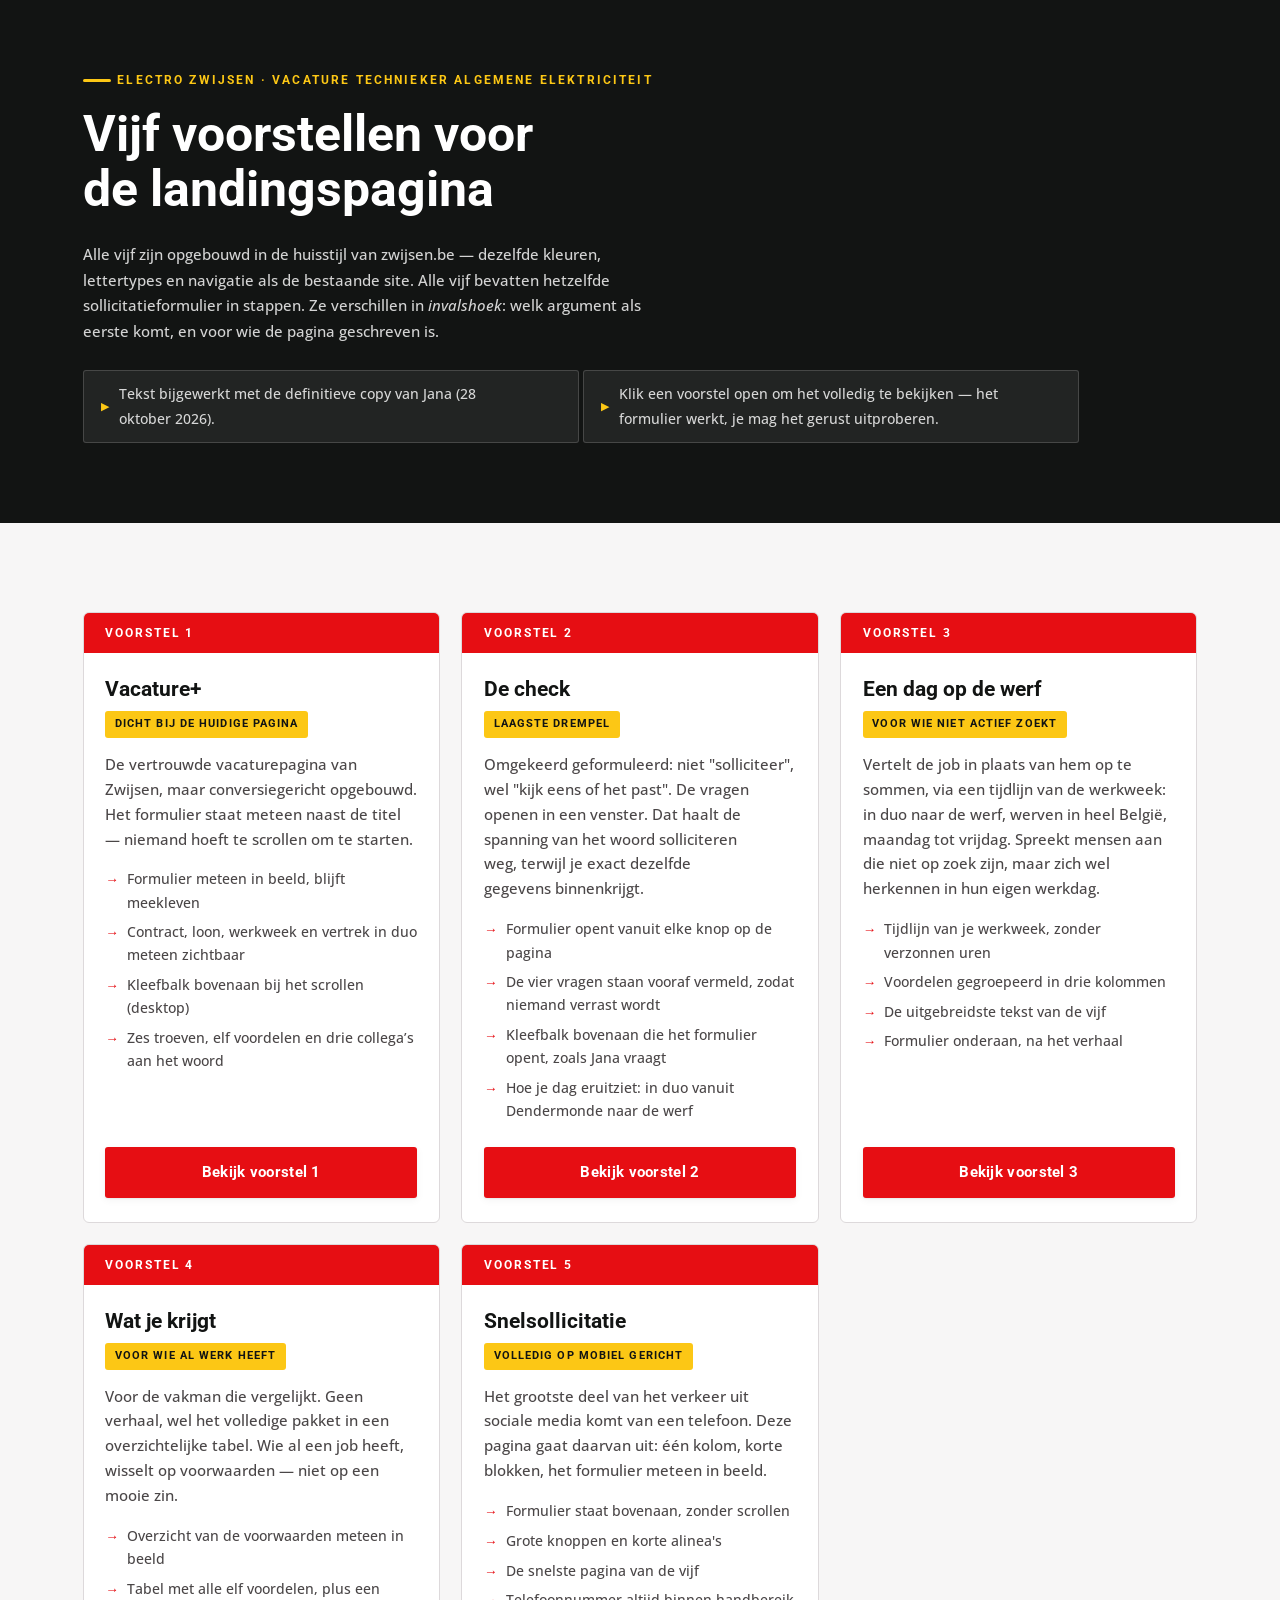
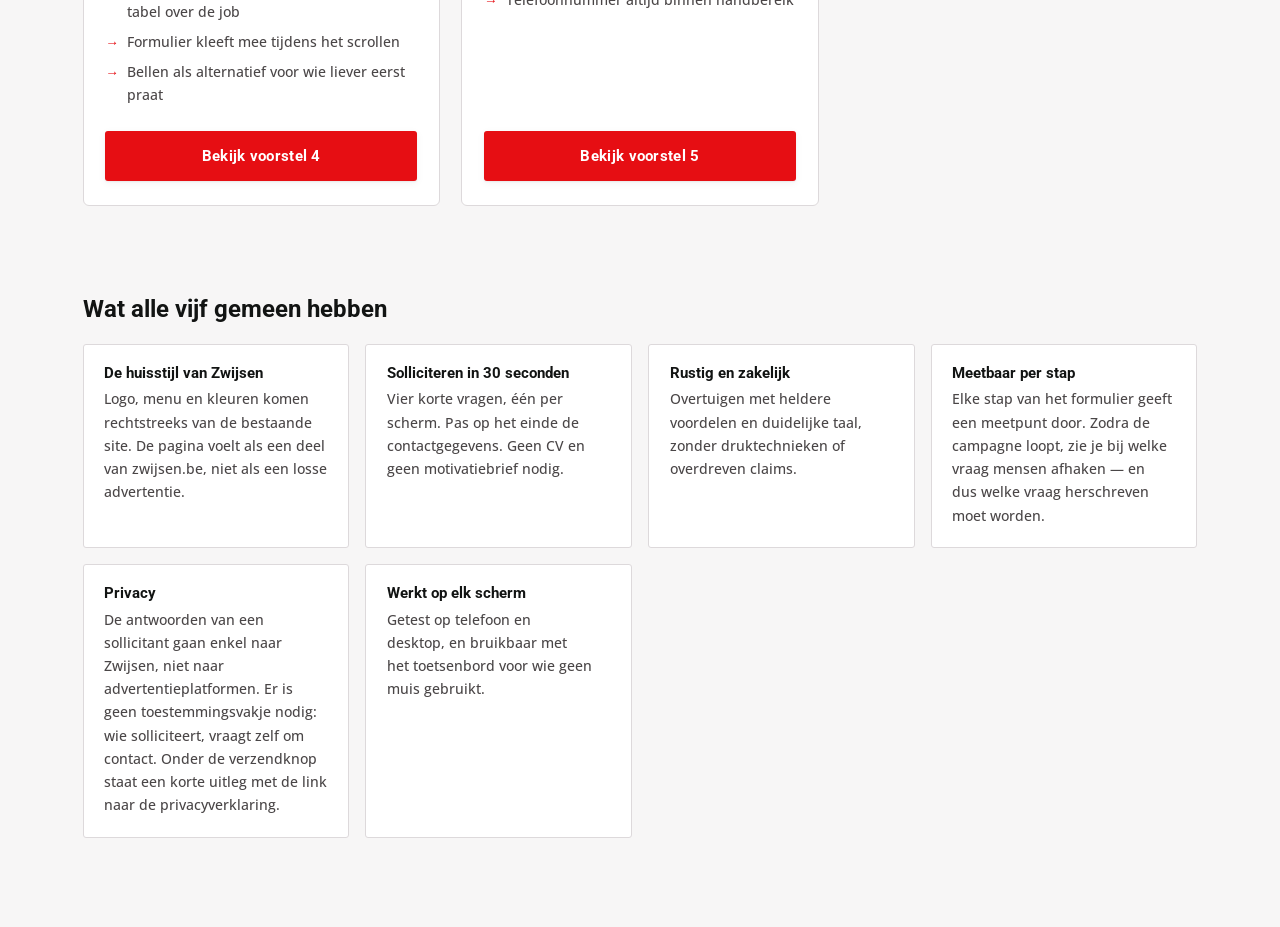
==== commit 8be8e6fc: "Overzichtspagina met alleen voorstel 2 en 5 voor Katrien; privacytekst bijgewerkt Co-Authored-By: Cl" ====
--- a/index.html
+++ b/index.html
@@ -201,7 +201,7 @@
       </div>
       <div>
         <h3>Privacy</h3>
-        <p>De antwoorden van een sollicitant gaan enkel naar Zwijsen, niet naar advertentieplatformen. Het toestemmingsvakje staat op vraag van Zwijsen standaard aan; onder de AVG moet toestemming een actieve keuze zijn — dat bespreken we nog.</p>
+        <p>De antwoorden van een sollicitant gaan enkel naar Zwijsen, niet naar advertentieplatformen. Er is geen toestemmingsvakje nodig: wie solliciteert, vraagt zelf om contact. Onder de verzendknop staat een korte uitleg met de link naar de privacyverklaring.</p>
       </div>
       <div>
         <h3>Werkt op elk scherm</h3>
